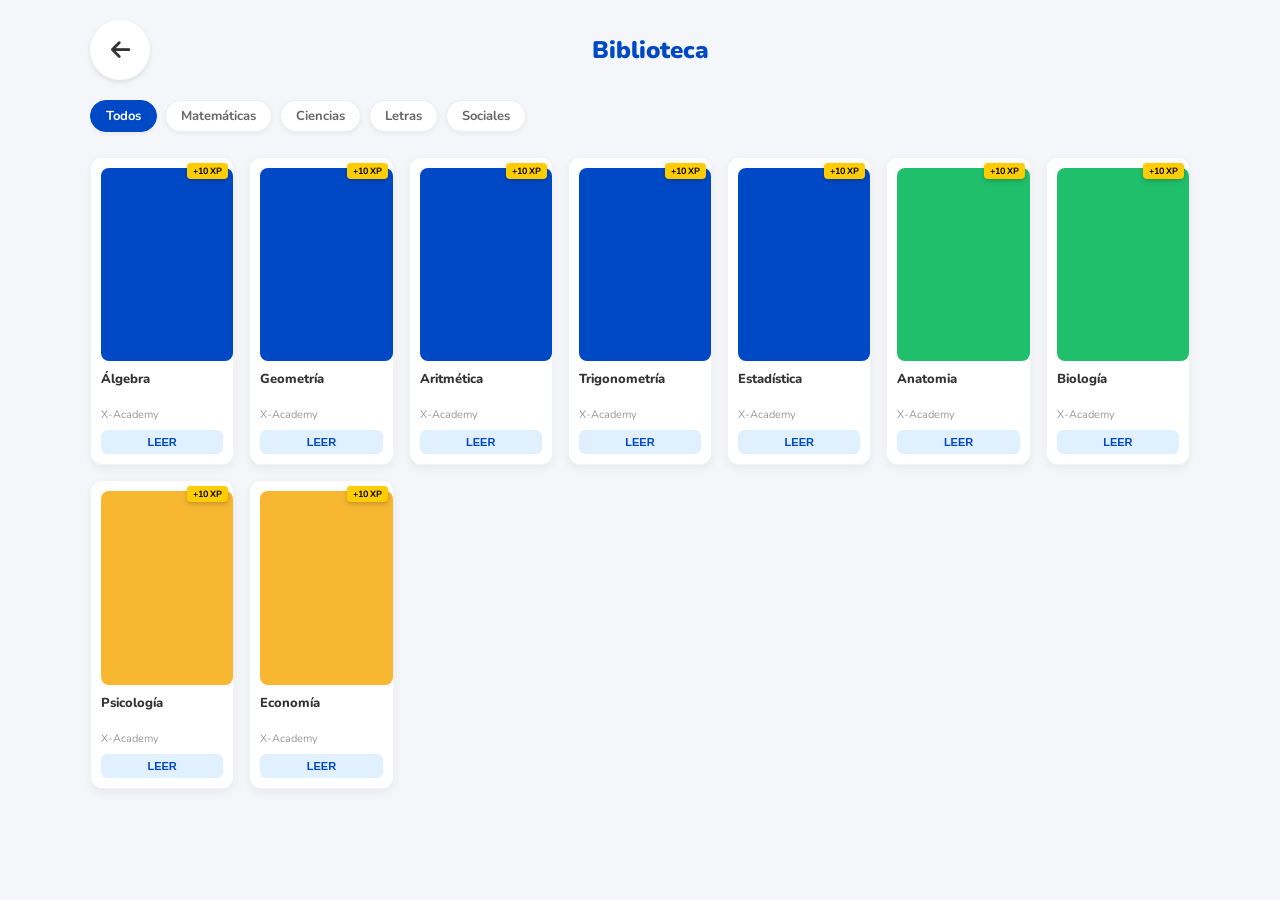
==== biblioteca.html @ 7cbcb4bc "Add files via upload" ====
<!DOCTYPE html>
<html lang="es">

<head>
    <meta charset="UTF-8">
    <meta name="viewport" content="width=device-width, initial-scale=1.0">
    <title>Biblioteca Virtual</title>
    <link href="https://fonts.googleapis.com/css2?family=Nunito:wght@400;700;900&display=swap" rel="stylesheet">
    <link rel="stylesheet" href="https://cdnjs.cloudflare.com/ajax/libs/font-awesome/6.0.0/css/all.min.css">

    <style>
        :root {
            --bg-color: #f4f6f9;
            --text-color: #333;
            /* Colores */
            --col-mate: #0049c6;
            --col-ciencias: #20bf6b;
            --col-letras: #eb3b5a;
            --col-sociales: #f7b731;
        }

        body {
            font-family: 'Nunito', sans-serif;
            background-color: var(--bg-color);
            margin: 0;
            padding: 20px;
            padding-bottom: 90px;
            color: var(--text-color);
            max-width: 1100px;
            margin-left: auto;
            margin-right: auto;
        }

        /* --- CABECERA --- */
        .header-bar {
            display: flex;
            align-items: center;
            margin-bottom: 20px;
        }

        .header-title {
            font-weight: 900;
            font-size: 24px;
            color: #0049c6;
            flex: 1;
            text-align: center;
            margin-right: 40px;
            margin-top: 0;
            margin-bottom: 0;
        }

        .back-btn {
            font-size: 22px;
            color: #333;
            cursor: pointer;
            padding: 10px;
            background: white;
            border-radius: 50%;
            box-shadow: 0 2px 5px rgba(0,0,0,0.1);
            width: 40px;
            height: 40px;
            display: flex;
            align-items: center;
            justify-content: center;
            transition: transform 0.2s;
            -webkit-tap-highlight-color: transparent;
        }
        .back-btn:active { transform: scale(0.9); }

        /* FILTROS */
        .filter-container {
            display: flex;
            gap: 8px;
            overflow-x: auto;
            padding-bottom: 5px;
            margin-bottom: 20px;
            scrollbar-width: none;
        }

        .filter-chip {
            background: white;
            padding: 6px 15px;
            border-radius: 20px;
            font-size: 13px;
            font-weight: bold;
            white-space: nowrap;
            border: 1px solid #eee;
            cursor: pointer;
            color: #666;
            transition: all 0.3s;
            box-shadow: 0 2px 5px rgba(0, 0, 0, 0.05);
            -webkit-tap-highlight-color: transparent;
        }

        .filter-chip.active {
            background: #0049c6;
            color: white;
            border-color: #0049c6;
        }

        /* GRID */
        .books-grid {
            display: grid;
            grid-template-columns: repeat(auto-fill, minmax(140px, 1fr));
            gap: 15px;
            animation: fadeIn 0.4s ease-out;
            will-change: opacity, transform;
        }

        .book-card {
            background: white;
            border-radius: 12px;
            padding: 10px;
            box-shadow: 0 4px 10px rgba(0, 0, 0, 0.05);
            cursor: pointer;
            transition: transform 0.2s;
            position: relative;
            display: flex;
            flex-direction: column;
            border: 1px solid rgba(0, 0, 0, 0.05);
            -webkit-tap-highlight-color: transparent;
        }

        .book-card:active { transform: scale(0.98); }

        /* PORTADA */
        .book-cover {
            width: 100%;
            aspect-ratio: 2/3;
            border-radius: 8px;
            background-color: #eee;
            margin-bottom: 10px;
            position: relative;
            overflow: hidden;
            display: flex;
            justify-content: center;
            align-items: center;
            font-weight: 900;
            color: white;
            text-align: center;
            padding: 5px;
            font-size: 13px;
            text-shadow: 0 2px 4px rgba(0, 0, 0, 0.5);
            background-size: cover;
            background-position: top center;
            background-repeat: no-repeat;
        }

        .book-cover.no-img::after {
            content: '';
            position: absolute;
            top: 0;
            left: 0;
            width: 100%;
            height: 100%;
            background: linear-gradient(180deg, rgba(0, 0, 0, 0) 60%, rgba(0, 0, 0, 0.2) 100%);
        }

        .book-title {
            font-weight: 800;
            font-size: 13px;
            line-height: 1.3;
            margin-bottom: 2px;
            display: -webkit-box;
            -webkit-line-clamp: 2;
            -webkit-box-orient: vertical;
            overflow: hidden;
            height: 34px;
        }

        .book-author {
            font-size: 11px;
            color: #999;
            margin-bottom: 8px;
            white-space: nowrap;
            overflow: hidden;
            text-overflow: ellipsis;
        }

        .read-btn {
            margin-top: auto;
            background: #e0f0ff;
            color: #0049c6;
            border: none;
            padding: 6px;
            border-radius: 6px;
            font-size: 11px;
            font-weight: bold;
            width: 100%;
            cursor: pointer;
            display: flex;
            justify-content: center;
            align-items: center;
        }

        .xp-tag {
            position: absolute;
            top: 5px;
            right: 5px;
            background: #ffcc00;
            color: #000;
            font-size: 9px;
            font-weight: bold;
            padding: 2px 6px;
            border-radius: 4px;
            box-shadow: 0 2px 5px rgba(0, 0, 0, 0.2);
            z-index: 2;
        }

        #xpToast {
            position: fixed;
            bottom: 30px;
            left: 50%;
            transform: translateX(-50%);
            background: #333;
            color: #ffcc00;
            padding: 10px 20px;
            border-radius: 30px;
            font-weight: bold;
            z-index: 3000;
            display: none;
            text-align: center;
            font-size: 14px;
            box-shadow: 0 4px 15px rgba(0,0,0,0.3);
            animation: slideUp 0.3s ease-out;
        }

        @keyframes fadeIn {
            from { opacity: 0; transform: translateY(10px); }
            to { opacity: 1; transform: translateY(0); }
        }
        @keyframes slideUp {
            from { opacity: 0; transform: translate(-50%, 20px); }
            to { opacity: 1; transform: translate(-50%, 0); }
        }
    </style>
</head>

<body>

    <div class="header-bar">
        <div class="back-btn" onclick="window.location.href='index.html'">
            <i class="fas fa-arrow-left"></i>
        </div>
        <h1 class="header-title">Biblioteca</h1>
    </div>

    <div class="filter-container">
        <div class="filter-chip active" onclick="filterBooks('todos', this)">Todos</div>
        <div class="filter-chip" onclick="filterBooks('matematicas', this)">Matemáticas</div>
        <div class="filter-chip" onclick="filterBooks('ciencias', this)">Ciencias</div>
        <div class="filter-chip" onclick="filterBooks('letras', this)">Letras</div>
        <div class="filter-chip" onclick="filterBooks('sociales', this)">Sociales</div>
    </div>

    <div class="books-grid" id="booksContainer"></div>
    <div id="xpToast">📖 +10 XP</div>

    <script>
        const API_URL = "https://script.google.com/macros/s/AKfycbyiV4L51lYJ_-P5MrOVyMmJVgKwHsLRn0s3ZQy6GBd8Bc0DEzresGu_0fzwAv10YCL9fw/exec"

        const libraryData = [
            // --- MATEMÁTICAS ---
            { title: "Álgebra", author: "X-Academy", cat: "matematicas", color: "#0049c6", img: "img/cursos/algebra.png", link: "https://drive.google.com/file/d/1M3NGAV4d8oEgKZvuV4m7-QrMqjZwtlO7/preview" },
            { title: "Geometría", author: "X-Academy", cat: "matematicas", color: "#0049c6", img: "img/cursos/geometria.png", link: "https://drive.google.com/file/d/18R2Lbo9NWmJZnDiOl6JVWCTeUIzUpyb0/preview" },
            { title: "Aritmética", author: "X-Academy", cat: "matematicas", color: "#0049c6", img: "img/cursos/aritmetica.png", link: "https://drive.google.com/file/d/1x7oNRMst_VZrt6P2_MB0pp2h244DKD6Q/preview" },
            { title: "Trigonometría", author: "X-Academy", cat: "matematicas", color: "#0049c6", img: "img/cursos/trigonometria.png", link: "https://drive.google.com/file/d/1b1nErzrLUB4MI-CZSerBxiFJNjIWtSZx/preview" },
            { title: "Estadística", author: "X-Academy", cat: "matematicas", color: "#0049c6", img: "img/cursos/estadistica.png", link: "https://drive.google.com/file/d/1fuswMECwuq5AeLKA-8v5YfD3ufHQ0zdM/preview" },

            // --- CIENCIAS ---
            { title: "Anatomia", author: "X-Academy", cat: "ciencias", color: "#20bf6b", img: "img/cursos/anatomia.png", link: "https://drive.google.com/file/d/11b44gza9SSvD4zXaM3_3dgqOBVvwByhE/preview" },
            { title: "Biología", author: "X-Academy", cat: "ciencias", color: "#20bf6b", img: "img/cursos/biologia.png", link: "https://drive.google.com/file/d/1enj7LakYqWLmSMacM9_TYujjgGTMEE_L/preview" },

            // --- LETRAS ---
            //{ title: "Lenguaje", author: "X-Academy", cat: "letras", color: "#eb3b5a", img: "", link: "LINK_PDF_LENGUAJE" },
            //{ title: "Literatura", author: "X-Academy", cat: "letras", color: "#eb3b5a", img: "", link: "LINK_PDF_LITERATURA" },

            // --- SOCIALES ---
            //{ title: "Historia del Perú", author: "X-Academy", cat: "sociales", color: "#f7b731", img: "img/cursos/hp.png", link: "LINK_PDF_HP" },
            //{ title: "Geografía", author: "X-Academy", cat: "sociales", color: "#f7b731", img: "", link: "LINK_PDF_GEO" },
            //{ title: "Historia Universal", author: "X-Academy", cat: "sociales", color: "#f7b731", img: "", link: "LINK_PDF_HU" },
            { title: "Psicología", author: "X-Academy", cat: "sociales", color: "#f7b731", img: "img/cursos/psicologia.jpg", link: "https://drive.google.com/file/d/1MXZODZ-jQv1cBeT7_HiCzkFDZPfkvlqZ/preview" },
            { title: "Economía", author: "X-Academy", cat: "sociales", color: "#f7b731", img: "img/cursos/economia.jpg", link: "https://drive.google.com/file/d/1YD9hv3Cg6pS8480zs1ecOBFxI3Q42EyV/preview" },
        ];

        // 3. RENDERIZADO OPTIMIZADO
        const container = document.getElementById('booksContainer');

        function renderBooks(filter) {
            // Creamos un array con el HTML y luego lo unimos. Mucho más rápido.
            const booksHTML = libraryData.filter(book => filter === 'todos' || book.cat === filter)
                .map(book => {
                    let coverStyle = '';
                    let innerText = '';
                    let extraClass = '';

                    // LÓGICA DE PORTADA
                    if (book.img && book.img.trim() !== "") {
                        coverStyle = `background-image: url('${book.img}'); background-color: ${book.color};`;
                        innerText = '';
                    } else {
                        coverStyle = `background-color: ${book.color};`;
                        innerText = book.title;
                        extraClass = 'no-img';
                    }

                    return `
                    <div class="book-card" onclick="openBook('${book.link}', '${book.title}')">
                        <div class="xp-tag">+10 XP</div>
                        <div class="book-cover ${extraClass}" style="${coverStyle}">
                            ${innerText}
                        </div>
                        <div class="book-title">${book.title}</div>
                        <div class="book-author">${book.author}</div>
                        <button class="read-btn">LEER</button>
                    </div>`;
                }).join('');

            container.innerHTML = booksHTML;
        }

        // 4. FILTRADO
        window.filterBooks = function (cat, btn) {
            document.querySelectorAll('.filter-chip').forEach(c => c.classList.remove('active'));
            btn.classList.add('active');
            renderBooks(cat);
        }

        // 5. ABRIR + XP (CORREGIDO)
        window.openBook = function (url, title) {
            // Animación XP
            const toast = document.getElementById('xpToast');
            toast.style.display = 'block';
            setTimeout(() => toast.style.display = 'none', 3000);

            // Guardar XP Local
            let xp = 10;
            let currentXP = parseInt(localStorage.getItem('xAcademy_XP')) || 0;
            currentXP += xp;
            localStorage.setItem('xAcademy_XP', currentXP);

            // Guardar XP en la Nube (Google Sheets)
            const myID = localStorage.getItem('xAcademy_ID');
            if (myID) {
                const urlFinal = `${API_URL}?action=saveXP&id=${myID}&xp=${xp}&curso=Biblioteca&actividad=${encodeURIComponent("Libro: " + title)}`;
                fetch(urlFinal, { mode: 'no-cors' }).catch(err => console.log("Error guardando XP online"));
            }

            // ABRIR EL LINK (RETRASO LEVE PARA QUE SE VEA EL CLICK)
            setTimeout(() => {
                if (url && url.startsWith('http')) {
                    // _blank es universal para abrir en nueva pestaña/navegador
                    window.open(url, '_blank'); 
                } else {
                    alert("Enlace no disponible por el momento.");
                }
            }, 300);
        }

        // Inicializar
        renderBooks('todos');
    </script>
</body>
</html>
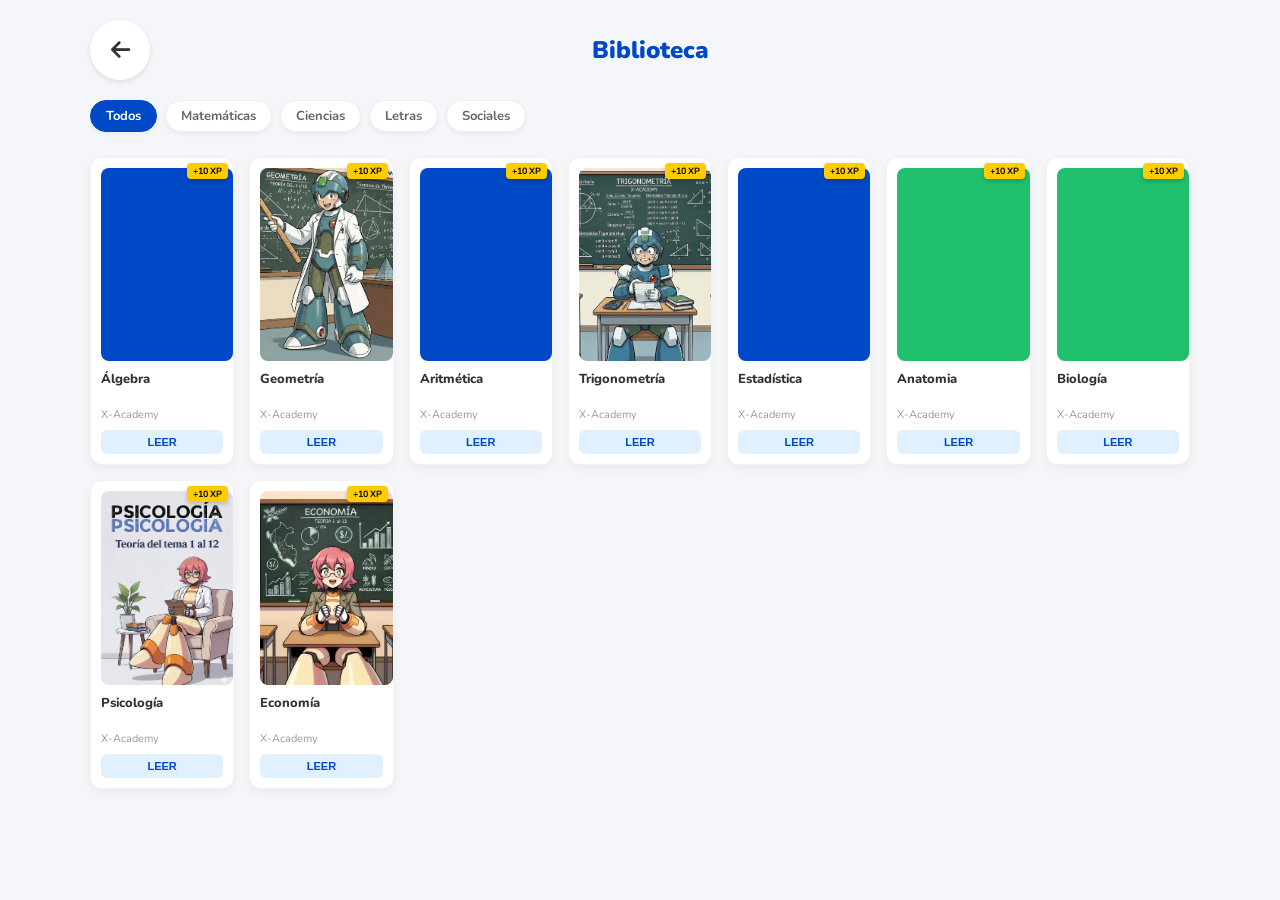
==== commit 424660b1: "Add files via upload" ====
--- a/biblioteca.html
+++ b/biblioteca.html
@@ -56,7 +56,7 @@
             padding: 10px;
             background: white;
             border-radius: 50%;
-            box-shadow: 0 2px 5px rgba(0,0,0,0.1);
+            box-shadow: 0 2px 5px rgba(0, 0, 0, 0.1);
             width: 40px;
             height: 40px;
             display: flex;
@@ -65,7 +65,10 @@
             transition: transform 0.2s;
             -webkit-tap-highlight-color: transparent;
         }
-        .back-btn:active { transform: scale(0.9); }
+
+        .back-btn:active {
+            transform: scale(0.9);
+        }
 
         /* FILTROS */
         .filter-container {
@@ -121,7 +124,9 @@
             -webkit-tap-highlight-color: transparent;
         }
 
-        .book-card:active { transform: scale(0.98); }
+        .book-card:active {
+            transform: scale(0.98);
+        }
 
         /* PORTADA */
         .book-cover {
@@ -221,17 +226,32 @@
             display: none;
             text-align: center;
             font-size: 14px;
-            box-shadow: 0 4px 15px rgba(0,0,0,0.3);
+            box-shadow: 0 4px 15px rgba(0, 0, 0, 0.3);
             animation: slideUp 0.3s ease-out;
         }
 
         @keyframes fadeIn {
-            from { opacity: 0; transform: translateY(10px); }
-            to { opacity: 1; transform: translateY(0); }
-        }
+            from {
+                opacity: 0;
+                transform: translateY(10px);
+            }
+
+            to {
+                opacity: 1;
+                transform: translateY(0);
+            }
+        }
+
         @keyframes slideUp {
-            from { opacity: 0; transform: translate(-50%, 20px); }
-            to { opacity: 1; transform: translate(-50%, 0); }
+            from {
+                opacity: 0;
+                transform: translate(-50%, 20px);
+            }
+
+            to {
+                opacity: 1;
+                transform: translate(-50%, 0);
+            }
         }
     </style>
 </head>
@@ -257,7 +277,7 @@
     <div id="xpToast">📖 +10 XP</div>
 
     <script>
-        const API_URL = "https://script.google.com/macros/s/AKfycbyiV4L51lYJ_-P5MrOVyMmJVgKwHsLRn0s3ZQy6GBd8Bc0DEzresGu_0fzwAv10YCL9fw/exec"
+        const API_URL = "https://script.google.com/macros/s/AKfycbwlNXf36OcyxNbfrdzoj9NVD5nM8HE1mvI-gM0ksF5Ivy1tjkBmMc-TB3W6JWTudfJ50w/exec"
 
         const libraryData = [
             // --- MATEMÁTICAS ---
@@ -350,7 +370,7 @@
             setTimeout(() => {
                 if (url && url.startsWith('http')) {
                     // _blank es universal para abrir en nueva pestaña/navegador
-                    window.open(url, '_blank'); 
+                    window.open(url, '_blank');
                 } else {
                     alert("Enlace no disponible por el momento.");
                 }
@@ -361,4 +381,5 @@
         renderBooks('todos');
     </script>
 </body>
+
 </html>
